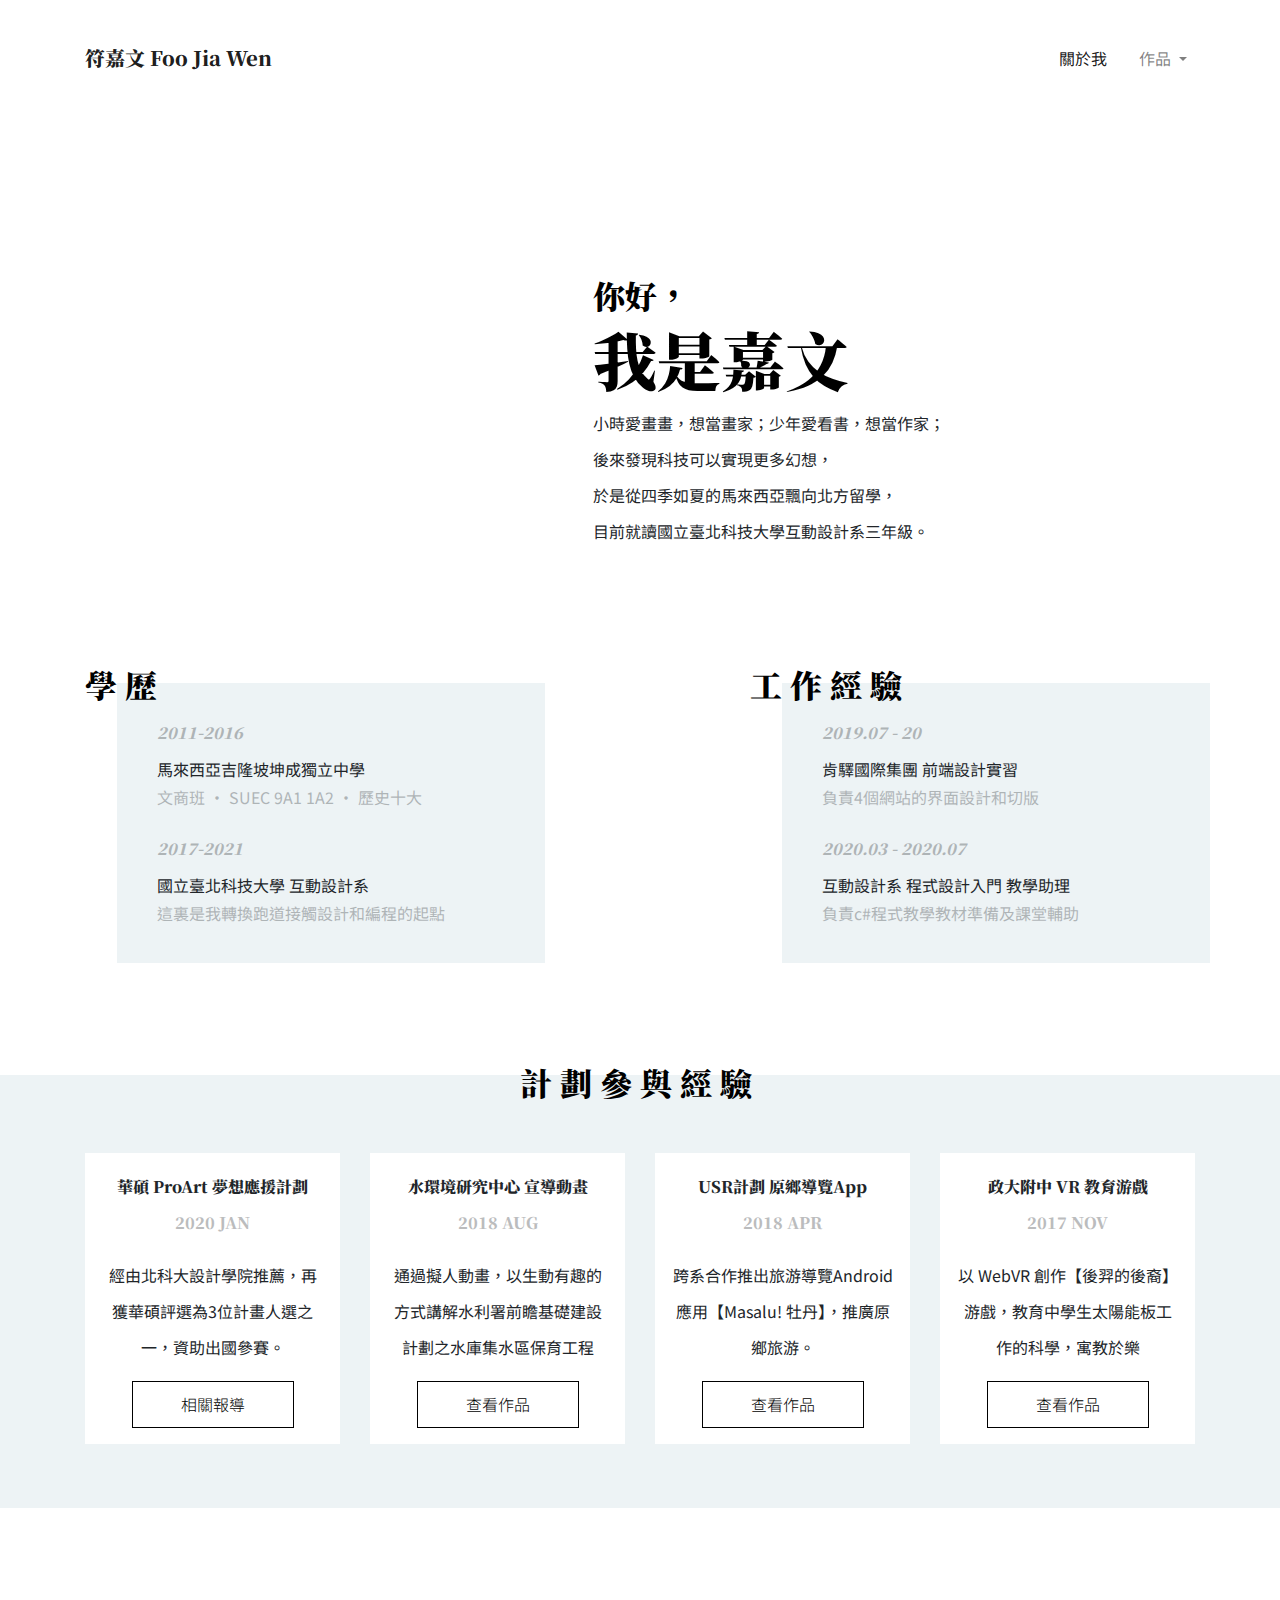
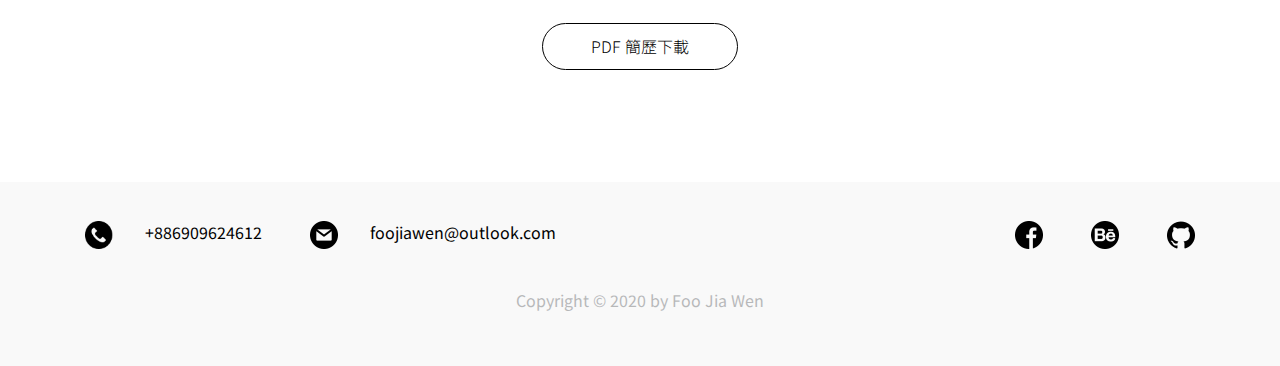
==== html/about.html @ 31268336 "add experience desc" ====
<!DOCTYPE html>
<html>

<head>
  <meta charset="UTF-8" />
  <meta name="viewport" content="width=device-width, initial-scale=1, user-scalable=1" />
  <title>符嘉文 Foo Jia Wen 作品集 - 關於嘉文</title>

  <!--Bootstrap-->
  <link rel="stylesheet" href="../bootstrap-4.4.1-dist/css/bootstrap.min.css" />
  <script src="https://code.jquery.com/jquery-3.3.1.slim.min.js"
    integrity="sha384-q8i/X+965DzO0rT7abK41JStQIAqVgRVzpbzo5smXKp4YfRvH+8abtTE1Pi6jizo"
    crossorigin="anonymous"></script>
  <script src="../bootstrap-4.4.1-dist/js/bootstrap.bundle.min.js"></script>
  <script src="https://cdnjs.cloudflare.com/ajax/libs/popper.js/1.14.7/umd/popper.min.js"
    integrity="sha384-UO2eT0CpHqdSJQ6hJty5KVphtPhzWj9WO1clHTMGa3JDZwrnQq4sF86dIHNDz0W1"
    crossorigin="anonymous"></script>

  <!--GSAP-->
  <script src="https://cdnjs.cloudflare.com/ajax/libs/gsap/2.1.3/TweenMax.min.js"></script>

  <!--ScrollMagic-->
  <script src="../ScrollMagic-2.0.6/scrollmagic/minified/ScrollMagic.min.js"></script>
  <script src="../ScrollMagic-2.0.6/scrollmagic/minified/plugins/animation.gsap.min.js"></script>
  <script src="../ScrollMagic-2.0.6/scrollmagic/minified/plugins/debug.addIndicators.min.js"></script>
  <script src="../ScrollMagic-2.0.6/scrollmagic/minified/plugins/jquery.ScrollMagic.min.js"></script>

  <!--Font awesome-->
  <script src="https://use.fontawesome.com/bcfeb58a21.js"></script>

  <!--Google font-->
  <link href="https://fonts.googleapis.com/css?family=Noto+Sans+TC:300,400|Noto+Serif+TC:900&display=swap"
    rel="stylesheet" />

  <!--Custom Style Sheet-->
  <link rel="stylesheet" href="../css/style.css" />
</head>

<body class="about">
  <div class="header fixed-top">
    <nav class="navbar navbar-expand-lg navbar-light bg-light">
      <div class="container">
        <a class="navbar-brand" href="../index.html">符嘉文 Foo Jia Wen</a>
        <button class="navbar-toggler" type="button" data-toggle="collapse" data-target="#navbarSupportedContent"
          aria-controls="navbarSupportedContent" aria-expanded="false" aria-label="Toggle navigation">
          <span class="navbar-toggler-icon"></span>
        </button>

        <div class="collapse navbar-collapse" id="navbarSupportedContent">
          <div class="mr-auto"></div>
          <ul class="navbar-nav">
            <li class="nav-item active">
              <a class="nav-link" href="#"><span class="sr-only">(current)</span></a>
            </li>
            <li class="nav-item active">
              <a class="nav-link" href="about.html">關於我</a>
            </li>
            <li class="nav-item dropdown">
              <a class="nav-link dropdown-toggle" href="#" id="navbarDropdown" role="button" data-toggle="dropdown"
                aria-haspopup="true" aria-expanded="false">
                作品
              </a>
              <div class="dropdown-menu" aria-labelledby="navbarDropdown">
                <a class="dropdown-item" href="ui-works.html">UI設計</a>
                <a class="dropdown-item" href="game-works.html">游戲開發</a>
                <a class="dropdown-item" href="animation-works.html">動畫制作</a>
              </div>
            </li>
            <li class="nav-item d-none">
              <a class="nav-link" href="html/en/about.html"><i class="fas fa-globe-asia"></i>English</a>
            </li>
          </ul>
        </div>
      </div>
    </nav>
    <script>
      $(window).scroll(function () {
        var height = $(window).scrollTop();
        if (height > 60) {
          $(".header").addClass("header--shadow");
        } else {
          $(".header").removeClass("header--shadow");
        }
      });
    </script>
  </div>

  <div class="container header-padding section-01">
    <div class="row">
      <div class="photo col-md-5">
        <img src="../img/about-photo.jpg" alt="" />
      </div>

      <div class="col-md-7 ml-auto mt-auto pt-5 pl-md-5">
        <h1 class="greet">
          <span class="h1--small">你好，</span><br />我是嘉文
        </h1>
        <p class="self">
          小時愛畫畫，想當畫家；少年愛看書，想當作家；<br />
          後來發現科技可以實現更多幻想，<br />
          於是從四季如夏的馬來西亞飄向北方留學，<br />
          目前就讀國立臺北科技大學互動設計系三年級。
        </p>
      </div>
    </div>
  </div>
  <!--./section-01-->

  <div class="container section-02 experience">
    <div class="row">
      <div class="col-lg-5 education mr-auto">
        <h2>學歷</h2>
        <ul>
          <li>
            <div class="text--grey date">2011-2016 </div>
            <div>馬來西亞吉隆坡坤成獨立中學 </div>
            <div class="text--grey desc">文商班 · SUEC 9A1 1A2 · 歷史十大</div>
          </li>
          <li>
            <div class="text--grey date">2017-2021 </div>
            <div></div>國立臺北科技大學 互動設計系<br>
            <div class="text--grey desc">這裏是我轉換跑道接觸設計和編程的起點</div>
          </li>
        </ul>
      </div>
      <div class="col-lg-5 work">
        <h2>工作經驗</h2>
        <ul>
          <li>
            <div class="text--grey date">2019.07 - 20</div>
            <div></div> 肯驛國際集團 前端設計實習<br>
            <div class="text--grey desc">負責4個網站的界面設計和切版 </div>
          </li>
          <li>
            <div class="text--grey date">2020.03 - 2020.07</div>
            <div>互動設計系 程式設計入門 教學助理</div>
            <div class="text--grey desc">負責c#程式教學教材準備及課堂輔助 </div>
          </li>
        </ul>
      </div>
    </div>
  </div>
  <!--./section-02-->

  <div class="section-03 plans">
    <h2>計劃參與經驗</h2>
    <div class="container">
      <div class="row">
        <div class="col-lg-3 col-md-6">
          <div class="card">
            <p class="plans__name">華碩 ProArt 夢想應援計劃</p>
            <p class="date text--grey">2020 JAN</p>
            <p class="desc">
              經由北科大設計學院推薦，再獲華碩評選為3位計畫人選之一，資助出國參賽。
            </p>
            <a href="" class="button plan__action">相關報導</a>
          </div>
        </div>
        <div class="col-lg-3 col-md-6">
          <div class="card w-lg-100">
            <p class="plans__name">水環境研究中心 宣導動畫</p>
            <p class="date text--grey">2018 AUG</p>
            <p class="desc">
              通過擬人動畫，以生動有趣的方式講解水利署前瞻基礎建設計劃之水庫集水區保育工程
            </p>
            <a href="" class="button plan__action">查看作品</a>
          </div>
        </div>
        <div class="col-lg-3 col-md-6">
          <div class="card">
            <p class="plans__name">USR計劃 原鄉導覽App</p>
            <p class="date text--grey">2018 APR</p>
            <p class="desc">
              跨系合作推出旅游導覽Android應用【Masalu! 牡丹】，推廣原鄉旅游。
            </p>
            <a href="" class="button plan__action">查看作品</a>
          </div>
        </div>
        <div class="col-lg-3 col-md-6">
          <div class="card">
            <p class="plans__name">政大附中 VR 教育游戲</p>
            <p class="date text--grey">2017 NOV</p>
            <p class="desc">
              以 WebVR
              創作【後羿的後裔】游戲，教育中學生太陽能板工作的科學，寓教於樂
            </p>
            <a href="" class="button plan__action">查看作品</a>
          </div>
        </div>
      </div>
    </div>
  </div>
  <!--./section-03-->
  <div class="section-04 d-flex download arrow-bg">
    <a href="" class="button">PDF 簡歷下載</a>
  </div>

  <footer id="footerbox">
    <div class="container">
      <div class="contact">
        <div class="d-flex flex-wrap mx-auto ml-md-0">
          <a href="" class="phone"><img src="../img/footer-phone-icon.png" class="contact__icon"
              alt="" />+886909624612</a>
          <a href="mailto://foojiawen@outlook.com" class="mail"><img src="../img/footer-mail-icon.png"
              class="contact__icon" alt="" />foojiawen@outlook.com</a>
        </div>
        <div class="d-flex mx-auto mr-md-0">
          <a href="https://www.facebook.com/F00JiaWen" class="fb"><img src="../img/footer-fb-icon.png"
              class="contact__icon" alt=""></a>
          <a href="https://www.behance.net/foojiawen" class="behance"><img src="../img/footer-behance-icon.png"
              class=" contact__icon" alt=""></a>
          <a href="https://github.com/fjwntut" class="github"><img src="../img/footer-github-icon.png"
              class=" contact__icon" alt=""></a>
        </div>
      </div>
      <div class="copyright text--grey">
        <p>Copyright © 2020 by Foo Jia Wen</p>
      </div>
    </div>
  </footer>
  <!---/.footer--->
</body>

</html>
---- css/style.css ----
* {
  font-size: 16px;
  font-family: "Noto Sans TC", sans-serif;
  font-weight: 400;
  line-height: 36px;
}
h1,
h1 > * {
  font-size: 64px;
  color: black;
  font-family: "Noto Serif TC", serif;
  font-weight: 900;
}

.h1--small {
  font-size: 32px;
}

h2,
h2 > * {
  font-size: 32px;
  line-height: 46px;
  color: black;
  font-family: "Noto Serif TC", serif;
  font-weight: 900;
  letter-spacing: 0.5rem;
}

.h2--no-spacing {
  letter-spacing: 0rem;
}

button,
a.button {
  border: black solid 1px;
  color: #000;
  background-color: transparent;
  padding: 0.3rem 3rem;
  text-align: center;
  font-weight: 300;
}

button:hover,
a.button:hover {
  background-color: #000;
  color: #fff;
  transition: 0.2s ease-in-out;
  text-decoration: none;
}

.text--grey {
  opacity: 0.3;
}
.navbar {
  padding-top: 2rem;
}

.navbar-brand {
  color: black;
  font-family: "Noto Serif TC", serif;
  font-weight: 900;
}

.nav-item {
  padding-left: 1rem;
  text-align: left;
}

.dropdown-item {
  text-align: center;
}

.header-padding {
  padding-top: 99px;
}

.header--shadow {
  box-shadow: #00000011 0px 2px;
}

.navbar-light.bg-light {
  background-color: #fff !important;
}

.contact--float {
  position: fixed;
  right: 10%;
  bottom: 2rem;
  height: 40%;
  z-index: 100;
  display: flex;
  flex-direction: column;
  justify-content: space-around;
  background-color: #ffffff00;
  padding: 4px;
  border-radius: 100px;
}

.contact--float a {
  opacity: 0.3;
  transition: 0.2s ease-in-out;
}
.contact--float a:hover {
  opacity: 1;
}

footer {
  background-color: #f9f9f9;
  min-height: 10rem;
  margin-top: 7rem;
  padding: 2rem;
}

.contact {
  display: flex;
  flex-wrap: wrap;
}

.contact a {
  margin-right: 3rem;
  margin-bottom: 1em;
}

.contact a:last-child {
  margin-right: 0;
}

.contact__icon {
  height: 28px;
  width: 28px;
  display: inline-block;
}

footer .phone img,
footer .mail img {
  margin-right: 2rem;
}

a.phone,
a.mail {
  color: #000;
}
.copyright {
  margin-top: 1em;
  text-align: center;
}

/* index */

.index {
  text-align: center;
}
.index .description {
  padding-top: 2rem;
  padding-bottom: 2rem;
}
.index .skill {
  height: 360px;
  background-size: contain;
  background-repeat: no-repeat;
  background-position: 50% 50%;
  padding: 2rem;
  display: flex;
  flex-direction: column;
}
.index .intro {
  margin-top: 6rem;
}
.skill .button,
.skill button {
  margin: auto auto 0 auto;
}
.skill1--bg {
  background-image: url(../img/index-skill1-bg.jpg);
}
.skill2--bg {
  background-image: url(../img/index-skill2-bg.jpg);
}
.skill3--bg {
  background-image: url(../img/index-skill3-bg.jpg);
}

@media (min-width: 768px) {
  .index .skill {
  }
}

/* about */

.section-01,
.section-02,
.section-03 {
  margin-top: 6rem;
}
.about .photo img {
  width: 100%;
  box-shadow: #edf3f5 2rem 2rem;
}

.experience ul {
  display: block;
  margin-left: 2rem;
  box-shadow: #edf3f5 1rem -1rem 0 1rem;
  background-color: #edf3f5;
  padding-bottom: 1rem;
  list-style: none;
}
.experience li {
  margin-bottom: 1rem;
}

.experience .col-lg-5 {
  padding-right: 2rem;
}
.about .date,
.plans__name,
.plans__date {
  font-family: "Noto Serif TC", serif;
  font-weight: 900;
}
.experience .date {
  font-style: italic;
}

.experience .desc {
  margin-top: -0.5rem;
}
.section-03 {
  background-color: #edf3f5;
  text-align: center;
  padding: 2rem;
}

.section-03 h2 {
  margin-top: -3rem;
}
.section-03 .row {
  margin-top: 3rem;
}
.section-03 .col-md-6 {
  margin-bottom: 2rem;
}

.section-03 .card {
  padding: 1rem;
  height: 100%;
  display: flex;
  flex-direction: column;
  border: 0px;
  border-radius: 0px;
}

.section-03 .card .plans__name {
  margin-bottom: 0;
}

.card .button {
  margin: auto auto 0 auto;
}
.section-04 {
  margin-top: 2rem;
}
.arrow-bg {
  background-image: url(../img/about-download-arrow.svg);
  height: 130px;
  background-size: 100px;
  background-repeat: no-repeat;
  background-position: 50% 0%;
  display: flex;
  flex-direction: column;
}

.download .button {
  margin: auto auto 0 auto;
  display: block;
  border-radius: 100px;
}
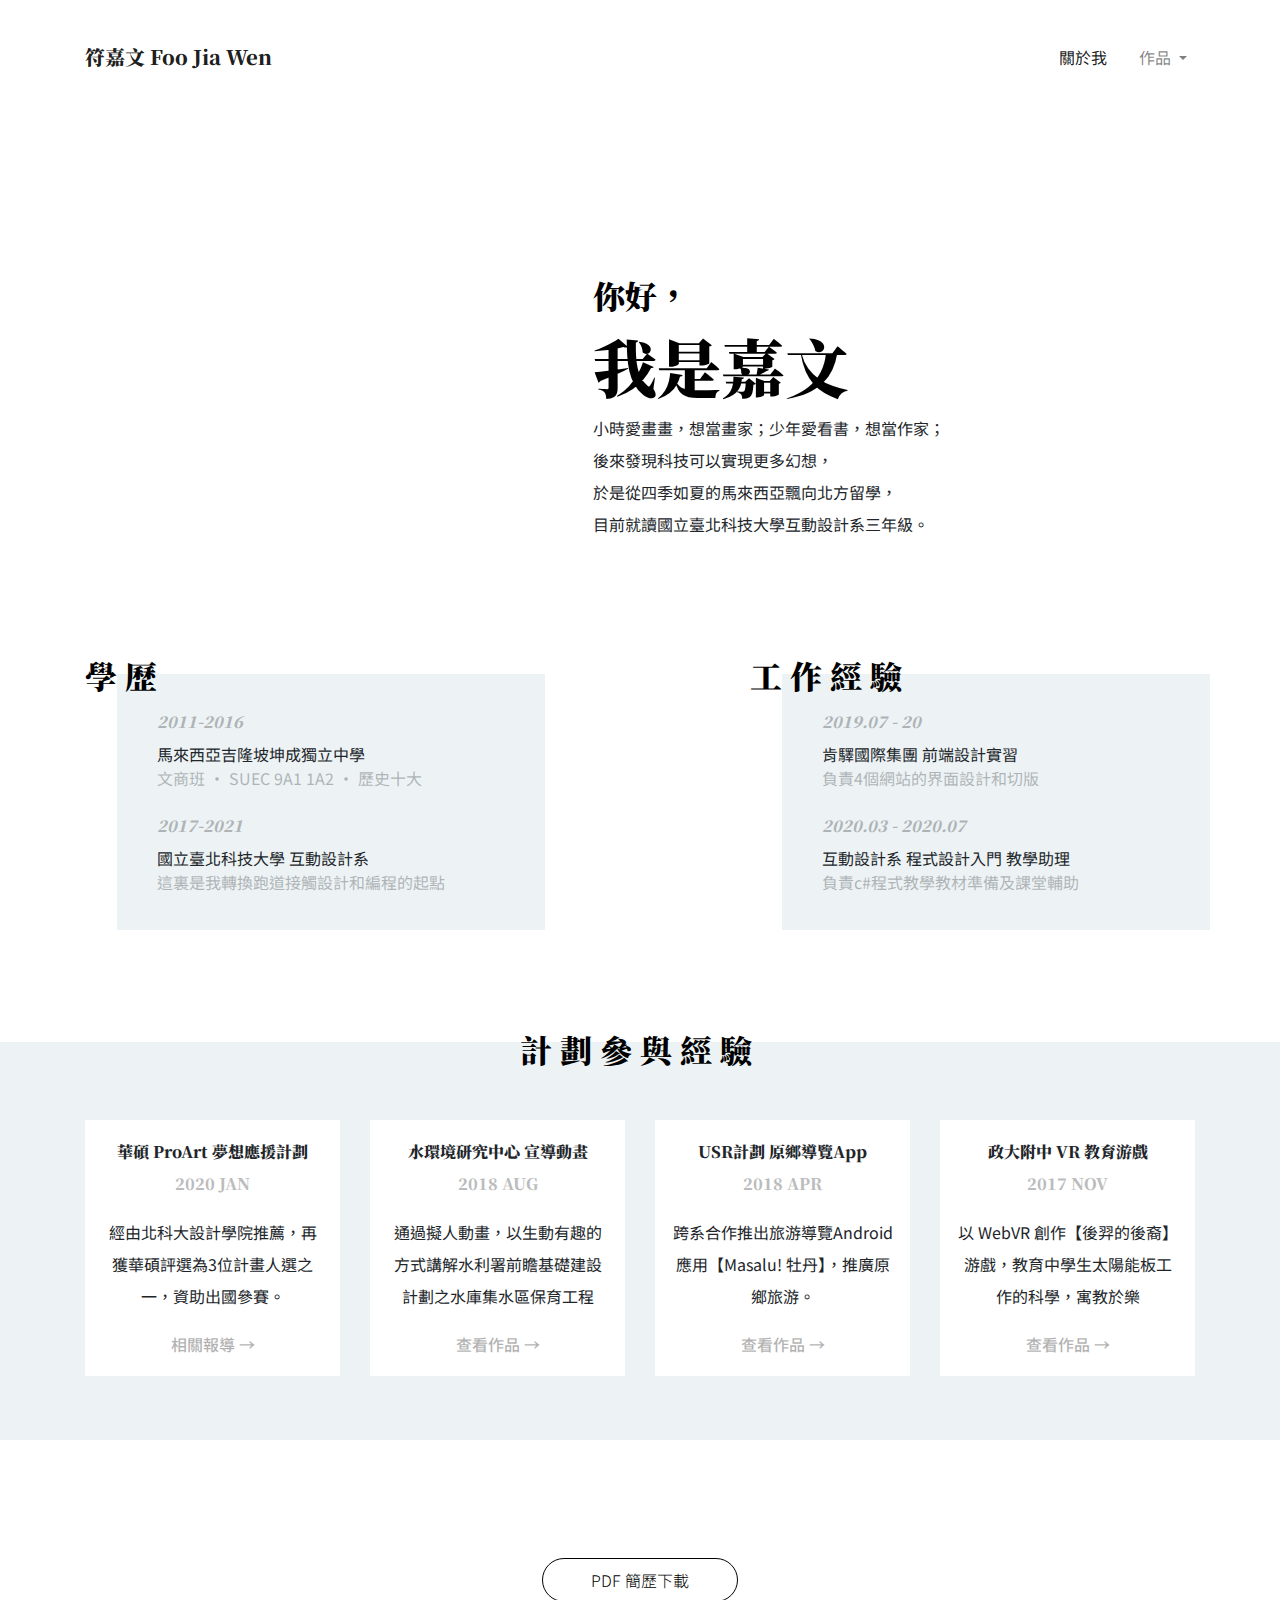
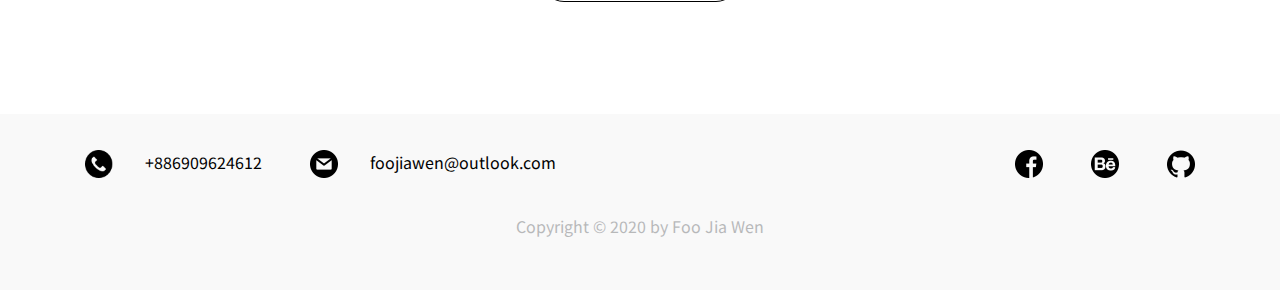
==== commit 3f1d985e: "link added" ====
--- a/html/about.html
+++ b/html/about.html
@@ -153,7 +153,8 @@
             <p class="desc">
               經由北科大設計學院推薦，再獲華碩評選為3位計畫人選之一，資助出國參賽。
             </p>
-            <a href="" class="button plan__action">相關報導</a>
+            <a href="https://www.chinatimes.com/realtimenews/20200107000359-260208?chdtv"
+              class="text-link plan__action">相關報導 →</a>
           </div>
         </div>
         <div class="col-lg-3 col-md-6">
@@ -163,7 +164,7 @@
             <p class="desc">
               通過擬人動畫，以生動有趣的方式講解水利署前瞻基礎建設計劃之水庫集水區保育工程
             </p>
-            <a href="" class="button plan__action">查看作品</a>
+            <a href="" class="text-link plan__action">查看作品 →</a>
           </div>
         </div>
         <div class="col-lg-3 col-md-6">
@@ -173,7 +174,7 @@
             <p class="desc">
               跨系合作推出旅游導覽Android應用【Masalu! 牡丹】，推廣原鄉旅游。
             </p>
-            <a href="" class="button plan__action">查看作品</a>
+            <a href="" class="text-link plan__action">查看作品 →</a>
           </div>
         </div>
         <div class="col-lg-3 col-md-6">
@@ -184,7 +185,7 @@
               以 WebVR
               創作【後羿的後裔】游戲，教育中學生太陽能板工作的科學，寓教於樂
             </p>
-            <a href="" class="button plan__action">查看作品</a>
+            <a href="" class="text-link plan__action">查看作品 →</a>
           </div>
         </div>
       </div>
--- a/css/style.css
+++ b/css/style.css
@@ -2,7 +2,7 @@
   font-size: 16px;
   font-family: "Noto Sans TC", sans-serif;
   font-weight: 400;
-  line-height: 36px;
+  line-height: 2;
 }
 h1,
 h1 > * {
@@ -28,6 +28,15 @@
 
 .h2--no-spacing {
   letter-spacing: 0rem;
+}
+a.text-link {
+  font-weight: 500;
+  opacity: 0.3;
+  color: #000;
+}
+a.text-link:hover {
+  text-decoration: underline;
+  opacity: 1;
 }
 
 button,
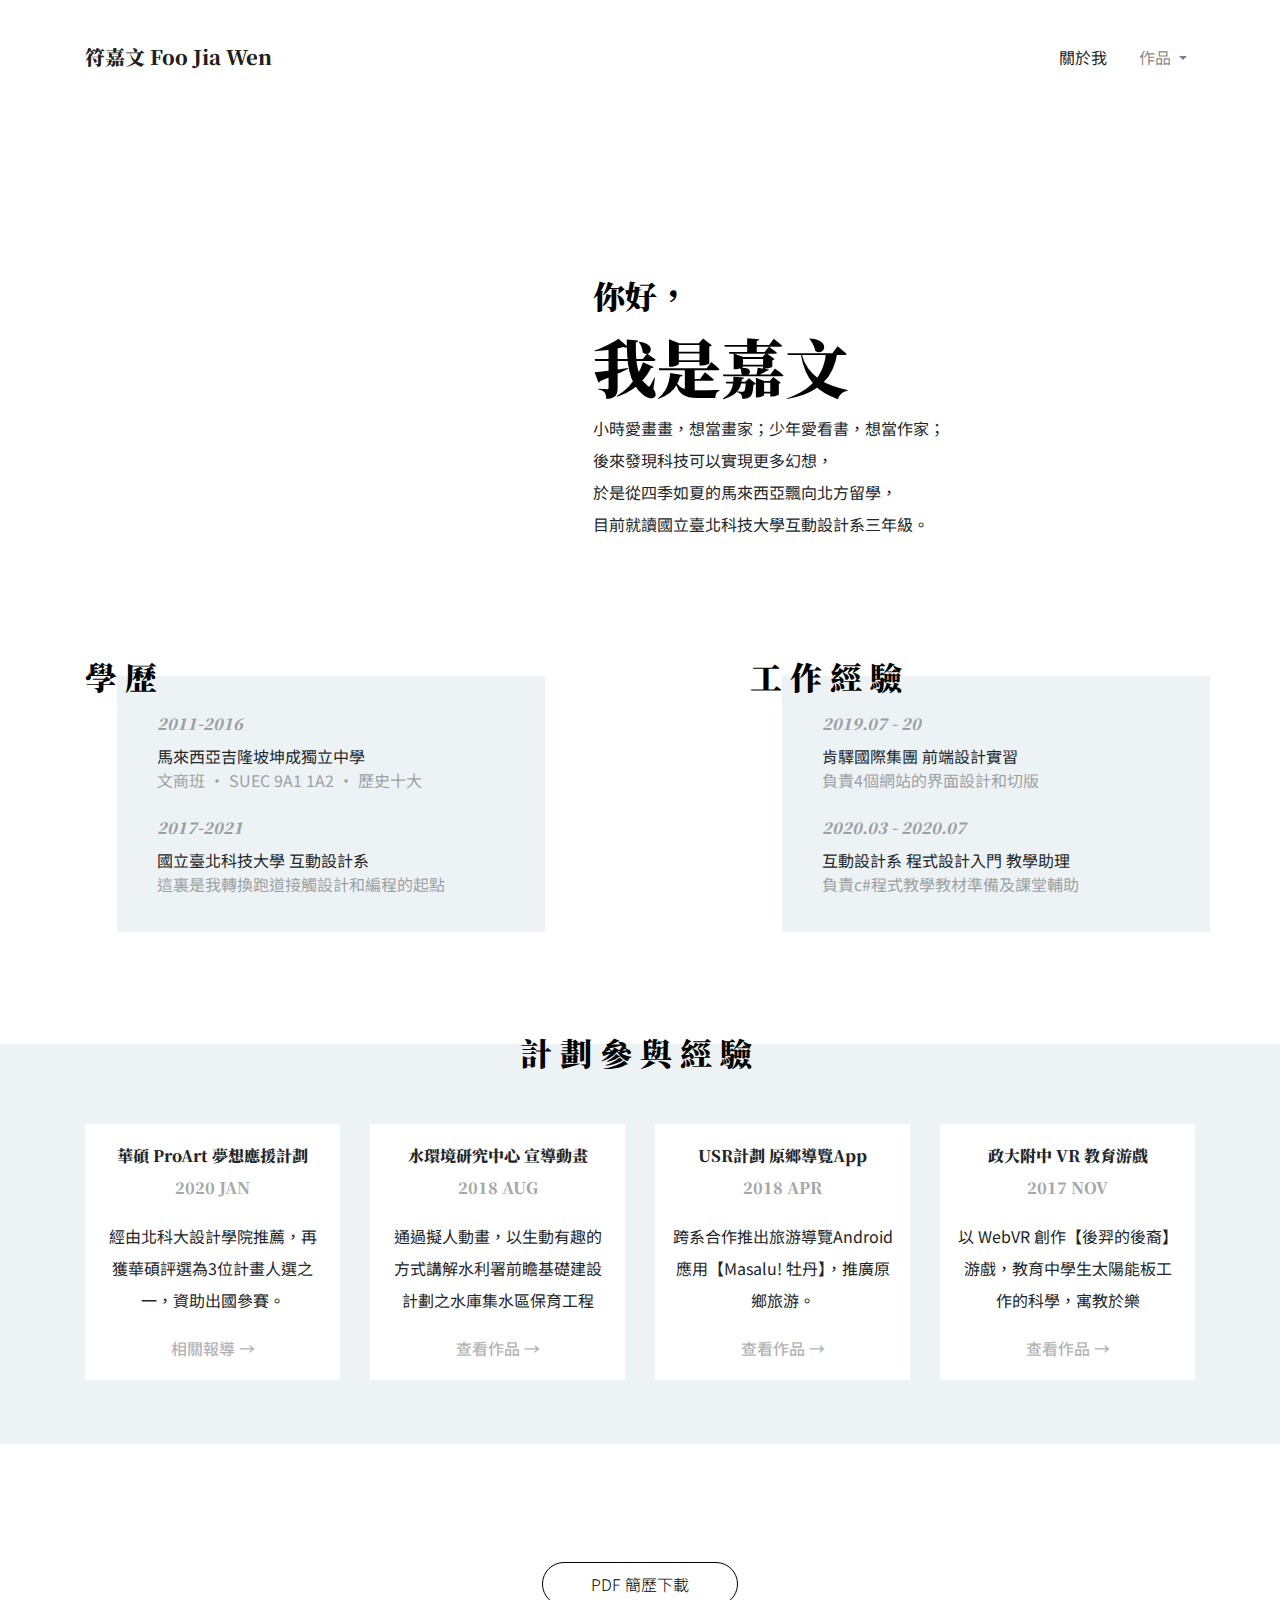
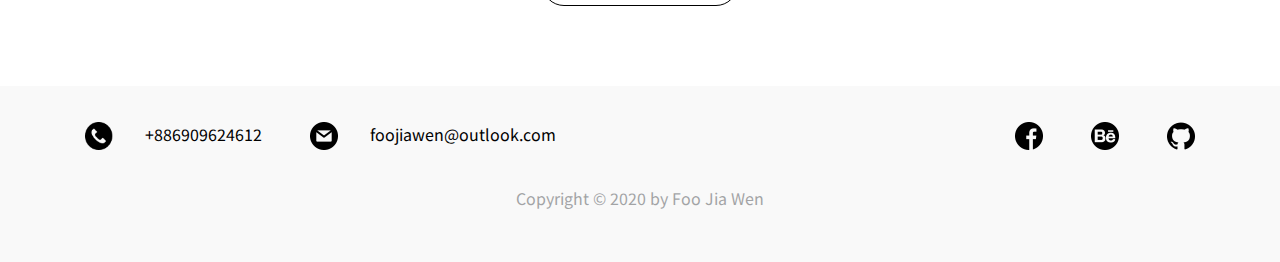
==== commit 5d1cf022: "more readable code" ====
--- a/html/about.html
+++ b/html/about.html
@@ -76,7 +76,7 @@
     <script>
       $(window).scroll(function () {
         var height = $(window).scrollTop();
-        if (height > 60) {
+        if (height > 100) {
           $(".header").addClass("header--shadow");
         } else {
           $(".header").removeClass("header--shadow");
@@ -85,10 +85,10 @@
     </script>
   </div>
 
-  <div class="container header-padding section-01">
+  <div class="container header-padding section-intro">
     <div class="row">
-      <div class="photo col-md-5">
-        <img src="../img/about-photo.jpg" alt="" />
+      <div class="col-md-5">
+        <img class="photo" src=" ../img/about-photo.jpg" alt="" />
       </div>
 
       <div class="col-md-7 ml-auto mt-auto pt-5 pl-md-5">
@@ -106,33 +106,33 @@
   </div>
   <!--./section-01-->
 
-  <div class="container section-02 experience">
+  <div class="container section-experience">
     <div class="row">
-      <div class="col-lg-5 education mr-auto">
+      <div class="col-lg-5 col-education mr-auto">
         <h2>學歷</h2>
         <ul>
           <li>
-            <div class="text--grey date">2011-2016 </div>
+            <div class="text--grey serif date">2011-2016 </div>
             <div>馬來西亞吉隆坡坤成獨立中學 </div>
             <div class="text--grey desc">文商班 · SUEC 9A1 1A2 · 歷史十大</div>
           </li>
           <li>
-            <div class="text--grey date">2017-2021 </div>
+            <div class="text--grey serif date">2017-2021 </div>
             <div></div>國立臺北科技大學 互動設計系<br>
             <div class="text--grey desc">這裏是我轉換跑道接觸設計和編程的起點</div>
           </li>
         </ul>
       </div>
-      <div class="col-lg-5 work">
+      <div class="col-lg-5 col-work">
         <h2>工作經驗</h2>
         <ul>
           <li>
-            <div class="text--grey date">2019.07 - 20</div>
+            <div class="text--grey serif date">2019.07 - 20</div>
             <div></div> 肯驛國際集團 前端設計實習<br>
             <div class="text--grey desc">負責4個網站的界面設計和切版 </div>
           </li>
           <li>
-            <div class="text--grey date">2020.03 - 2020.07</div>
+            <div class="text--grey serif date">2020.03 - 2020.07</div>
             <div>互動設計系 程式設計入門 教學助理</div>
             <div class="text--grey desc">負責c#程式教學教材準備及課堂輔助 </div>
           </li>
@@ -142,58 +142,58 @@
   </div>
   <!--./section-02-->
 
-  <div class="section-03 plans">
+  <div class="section-plans">
     <h2>計劃參與經驗</h2>
     <div class="container">
       <div class="row">
-        <div class="col-lg-3 col-md-6">
+        <div class="col-lg-3 card-container col-md-6">
           <div class="card">
-            <p class="plans__name">華碩 ProArt 夢想應援計劃</p>
-            <p class="date text--grey">2020 JAN</p>
+            <p class="plans__name serif">華碩 ProArt 夢想應援計劃</p>
+            <p class="date serif text--grey">2020 JAN</p>
             <p class="desc">
               經由北科大設計學院推薦，再獲華碩評選為3位計畫人選之一，資助出國參賽。
             </p>
             <a href="https://www.chinatimes.com/realtimenews/20200107000359-260208?chdtv"
-              class="text-link plan__action">相關報導 →</a>
-          </div>
-        </div>
-        <div class="col-lg-3 col-md-6">
+              class="link--text plan__action">相關報導 →</a>
+          </div>
+        </div>
+        <div class="col-lg-3 card-container col-md-6">
           <div class="card w-lg-100">
-            <p class="plans__name">水環境研究中心 宣導動畫</p>
-            <p class="date text--grey">2018 AUG</p>
+            <p class="plans__name serif">水環境研究中心 宣導動畫</p>
+            <p class="date serif text--grey">2018 AUG</p>
             <p class="desc">
               通過擬人動畫，以生動有趣的方式講解水利署前瞻基礎建設計劃之水庫集水區保育工程
             </p>
-            <a href="" class="text-link plan__action">查看作品 →</a>
-          </div>
-        </div>
-        <div class="col-lg-3 col-md-6">
+            <a href="" class="link--text plan__action">查看作品 →</a>
+          </div>
+        </div>
+        <div class="col-lg-3 card-container col-md-6">
           <div class="card">
-            <p class="plans__name">USR計劃 原鄉導覽App</p>
-            <p class="date text--grey">2018 APR</p>
+            <p class="plans__name serif">USR計劃 原鄉導覽App</p>
+            <p class="date serif text--grey">2018 APR</p>
             <p class="desc">
               跨系合作推出旅游導覽Android應用【Masalu! 牡丹】，推廣原鄉旅游。
             </p>
-            <a href="" class="text-link plan__action">查看作品 →</a>
-          </div>
-        </div>
-        <div class="col-lg-3 col-md-6">
+            <a href="" class="link--text plan__action">查看作品 →</a>
+          </div>
+        </div>
+        <div class="col-lg-3 card-container col-md-6">
           <div class="card">
-            <p class="plans__name">政大附中 VR 教育游戲</p>
-            <p class="date text--grey">2017 NOV</p>
+            <p class="plans__name serif">政大附中 VR 教育游戲</p>
+            <p class="date serif text--grey">2017 NOV</p>
             <p class="desc">
               以 WebVR
               創作【後羿的後裔】游戲，教育中學生太陽能板工作的科學，寓教於樂
             </p>
-            <a href="" class="text-link plan__action">查看作品 →</a>
+            <a href="" class="link--text plan__action">查看作品 →</a>
           </div>
         </div>
       </div>
     </div>
   </div>
   <!--./section-03-->
-  <div class="section-04 d-flex download arrow-bg">
-    <a href="" class="button">PDF 簡歷下載</a>
+  <div class="section-download d-flex  arrow-bg">
+    <a href="" class="link--button">PDF 簡歷下載</a>
   </div>
 
   <footer id="footerbox">
--- a/css/style.css
+++ b/css/style.css
@@ -3,23 +3,31 @@
   font-family: "Noto Sans TC", sans-serif;
   font-weight: 400;
   line-height: 2;
-}
+  transition: 0.2s ease-in-out;
+}
+
+@media (max-width: 400px) {
+  * {
+    font-size: 14px;
+  }
+}
+
 h1,
 h1 > * {
-  font-size: 64px;
+  font-size: 4rem;
   color: black;
   font-family: "Noto Serif TC", serif;
   font-weight: 900;
 }
 
 .h1--small {
-  font-size: 32px;
+  font-size: 2rem;
 }
 
 h2,
 h2 > * {
-  font-size: 32px;
-  line-height: 46px;
+  font-size: 2rem;
+  line-height: 1.5em;
   color: black;
   font-family: "Noto Serif TC", serif;
   font-weight: 900;
@@ -29,18 +37,26 @@
 .h2--no-spacing {
   letter-spacing: 0rem;
 }
-a.text-link {
+
+.serif,
+.serif > * {
+  font-family: "Noto Serif TC", serif;
+  font-weight: 900;
+}
+
+a.link--text {
   font-weight: 500;
   opacity: 0.3;
   color: #000;
 }
-a.text-link:hover {
+
+a.link--text:hover {
   text-decoration: underline;
   opacity: 1;
 }
 
 button,
-a.button {
+a.link--button {
   border: black solid 1px;
   color: #000;
   background-color: transparent;
@@ -50,7 +66,7 @@
 }
 
 button:hover,
-a.button:hover {
+a.link--button:hover {
   background-color: #000;
   color: #fff;
   transition: 0.2s ease-in-out;
@@ -58,8 +74,9 @@
 }
 
 .text--grey {
-  opacity: 0.3;
-}
+  opacity: 0.4;
+}
+
 .navbar {
   padding-top: 2rem;
 }
@@ -85,6 +102,10 @@
 
 .header--shadow {
   box-shadow: #00000011 0px 2px;
+}
+
+.header--shadow .navbar {
+  padding-top: 0rem;
 }
 
 .navbar-light.bg-light {
@@ -109,6 +130,7 @@
   opacity: 0.3;
   transition: 0.2s ease-in-out;
 }
+
 .contact--float a:hover {
   opacity: 1;
 }
@@ -116,7 +138,6 @@
 footer {
   background-color: #f9f9f9;
   min-height: 10rem;
-  margin-top: 7rem;
   padding: 2rem;
 }
 
@@ -149,20 +170,35 @@
 a.mail {
   color: #000;
 }
+
 .copyright {
   margin-top: 1em;
   text-align: center;
 }
 
+.scrollable-parent {
+  max-width: 100%;
+}
+
+.scrollable {
+  overflow-x: auto;
+}
+
+.scrollable ::-webkit-scrollbar {
+  display: none;
+}
+
 /* index */
 
 .index {
   text-align: center;
 }
+
 .index .description {
   padding-top: 2rem;
   padding-bottom: 2rem;
 }
+
 .index .skill {
   height: 360px;
   background-size: contain;
@@ -172,41 +208,43 @@
   display: flex;
   flex-direction: column;
 }
+
 .index .intro {
   margin-top: 6rem;
 }
-.skill .button,
-.skill button {
+
+.button--bottom {
   margin: auto auto 0 auto;
 }
+
 .skill1--bg {
-  background-image: url(../img/index-skill1-bg.jpg);
-}
+  background-image: url(../img/index-skill1-bg.svg);
+}
+
 .skill2--bg {
-  background-image: url(../img/index-skill2-bg.jpg);
-}
+  background-image: url(../img/index-skill2-bg.svg);
+}
+
 .skill3--bg {
-  background-image: url(../img/index-skill3-bg.jpg);
-}
-
-@media (min-width: 768px) {
-  .index .skill {
-  }
-}
-
+  background-image: url(../img/index-skill3-bg.svg);
+}
+.index .section_01 {
+  margin-bottom: 7rem;
+}
 /* about */
 
-.section-01,
-.section-02,
-.section-03 {
+.about .section-intro,
+.about .section-experience,
+.about .section-plans {
   margin-top: 6rem;
 }
-.about .photo img {
+
+.about .section-intro img.photo {
   width: 100%;
   box-shadow: #edf3f5 2rem 2rem;
 }
 
-.experience ul {
+.about .section-experience ul {
   display: block;
   margin-left: 2rem;
   box-shadow: #edf3f5 1rem -1rem 0 1rem;
@@ -214,43 +252,43 @@
   padding-bottom: 1rem;
   list-style: none;
 }
-.experience li {
+
+.about .section-experience li {
   margin-bottom: 1rem;
 }
 
-.experience .col-lg-5 {
+.about .section-experience .col-lg-5 {
   padding-right: 2rem;
 }
-.about .date,
-.plans__name,
-.plans__date {
-  font-family: "Noto Serif TC", serif;
-  font-weight: 900;
-}
-.experience .date {
+
+.about .section-experience .date {
   font-style: italic;
 }
 
-.experience .desc {
+.section-experience .desc {
   margin-top: -0.5rem;
 }
-.section-03 {
+
+.section-plans {
   background-color: #edf3f5;
   text-align: center;
-  padding: 2rem;
-}
-
-.section-03 h2 {
+  padding-top: 2rem;
+  padding-bottom: 2rem;
+}
+
+.section-plans h2 {
   margin-top: -3rem;
 }
-.section-03 .row {
+
+.section-plans .row {
   margin-top: 3rem;
 }
-.section-03 .col-md-6 {
+
+.section-plans .card-container {
   margin-bottom: 2rem;
 }
 
-.section-03 .card {
+.section-plans .card {
   padding: 1rem;
   height: 100%;
   display: flex;
@@ -259,16 +297,14 @@
   border-radius: 0px;
 }
 
-.section-03 .card .plans__name {
+.section-plans .plans__name {
   margin-bottom: 0;
 }
 
-.card .button {
-  margin: auto auto 0 auto;
-}
-.section-04 {
-  margin-top: 2rem;
-}
+.about .section-download {
+  margin: 2rem 0 5rem 0;
+}
+
 .arrow-bg {
   background-image: url(../img/about-download-arrow.svg);
   height: 130px;
@@ -279,8 +315,170 @@
   flex-direction: column;
 }
 
-.download .button {
+.section-download .link--button {
   margin: auto auto 0 auto;
   display: block;
   border-radius: 100px;
 }
+
+/* works */
+.section-title {
+  padding-bottom: 3rem;
+}
+.section-title .container {
+  padding-top: 6rem;
+}
+.section-title p {
+  margin-bottom: 0;
+}
+.section-title .d-flex {
+  justify-content: space-around;
+  display: flex;
+  flex-wrap: wrap;
+}
+
+.section-title h1 {
+  margin-bottom: 3rem;
+  text-align: center;
+  font-size: 3em;
+}
+
+.section-title .text {
+  margin-top: 4rem;
+}
+
+.ui-works .list-title {
+  min-width: 50px;
+}
+
+.col-bg {
+  background-size: contain;
+  padding-bottom: 7rem;
+  background-repeat: no-repeat;
+  background-position: 50% 0%;
+}
+
+.section-title .skill1--bg {
+  background-image: url(../img/ui-title-bg.svg);
+}
+
+.ani-works .ani1--bg {
+  background-image: url(../img/3d-title-bg.svg);
+}
+
+.ani-works .ani2--bg {
+  background-image: url(../img/2d-title-bg.svg);
+}
+
+.work-list {
+  list-style: none;
+  padding: 0px;
+}
+
+.work-item {
+  padding: 3rem 0 3rem 0;
+}
+
+.work-item .col-text {
+  flex-direction: column;
+  justify-content: flex-end;
+}
+
+.work-item .info-row {
+  align-items: flex-end;
+  margin-bottom: 1rem;
+}
+
+.work-item .title {
+  margin-right: 1rem;
+}
+
+.work-item .tool-list-container {
+  margin-bottom: 1rem;
+}
+
+.work-item .tool-list {
+  list-style: none;
+  padding: 0;
+}
+
+.row-buttons {
+  justify-content: space-between;
+  margin-bottom: 2rem;
+}
+
+.work-item .row-buttons .link--button {
+  width: 100%;
+  margin-left: 2rem;
+  padding-left: 0;
+  padding-right: 0;
+}
+
+.row-buttons .link--button:first-child {
+  margin-left: 0;
+}
+
+@media (min-width: 768px) {
+  .work-item .col-media .scrollable-parent {
+    width: 95%;
+  }
+}
+
+.mockup--phone {
+  background-color: #000;
+  border-radius: 30px 30px 0 0;
+  padding: 40px 10px 0px 10px;
+  margin: 1rem 2rem 0 2rem;
+  -webkit-filter: drop-shadow(12px 12px 20px #00000022);
+}
+
+.mockup--phone img {
+  height: 400px;
+  width: 225px;
+  object-position: 0% 0%;
+  object-fit: cover;
+}
+
+.mockup--web {
+  background: url("../img/mac-mockup.svg");
+  border-radius: 10px 10px 0 0;
+  padding: 40px 5px 0px 5px;
+  margin: 1rem 2rem 0 2rem;
+  -webkit-filter: drop-shadow(12px 12px 20px #00000022);
+}
+
+.mockup--web img {
+  height: 400px;
+  width: 540px;
+  object-position: 0% 0%;
+  object-fit: cover;
+}
+.ani-works .col-media {
+  padding-bottom: 30px;
+}
+.ani-works .col-media img {
+  width: 100%;
+}
+
+.ani-works .d-md-flex .col-media {
+  margin-left: 15px;
+  margin-right: 15px;
+}
+
+.video-container {
+  position: relative;
+  padding-bottom: 56.25%;
+  padding-top: 30px;
+  height: 0;
+  overflow: hidden;
+}
+
+.video-container iframe,
+.video-container object,
+.video-container embed {
+  position: absolute;
+  top: 0;
+  left: 0;
+  width: 100%;
+  height: 100%;
+}
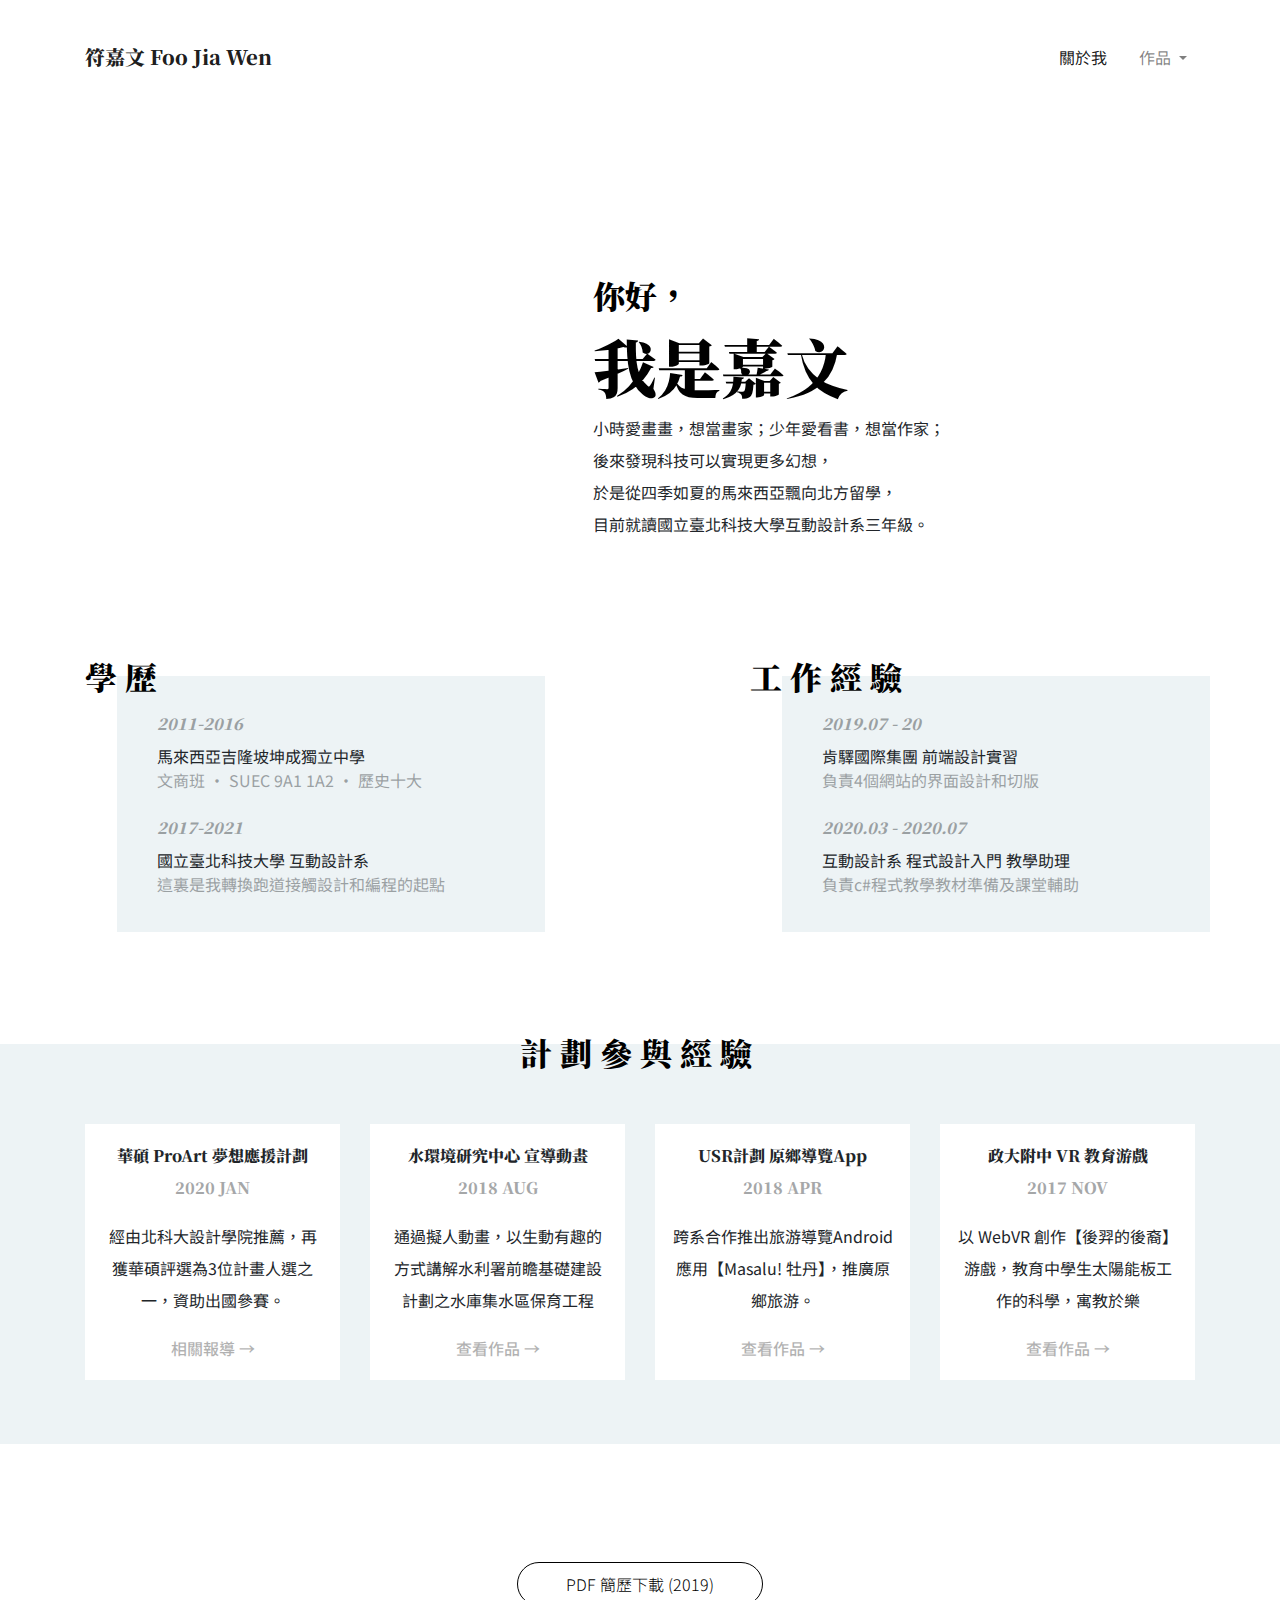
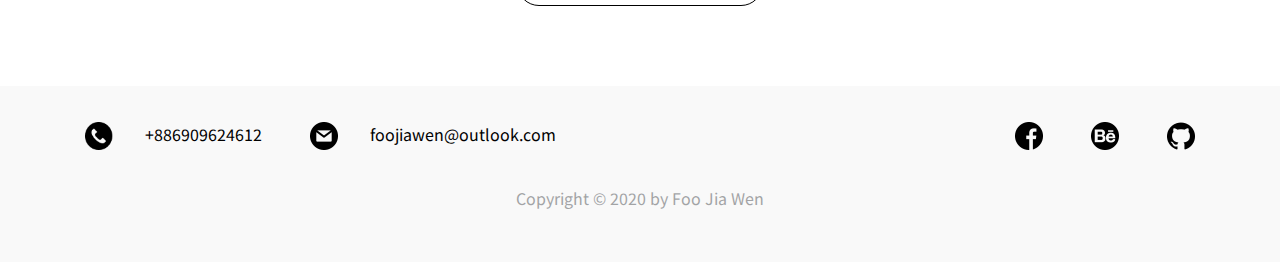
==== commit 2dd9995c: "added id and pdf link" ====
--- a/html/about.html
+++ b/html/about.html
@@ -164,7 +164,7 @@
             <p class="desc">
               通過擬人動畫，以生動有趣的方式講解水利署前瞻基礎建設計劃之水庫集水區保育工程
             </p>
-            <a href="" class="link--text plan__action">查看作品 →</a>
+            <a href="animation-works.html#water" class="link--text plan__action">查看作品 →</a>
           </div>
         </div>
         <div class="col-lg-3 card-container col-md-6">
@@ -174,7 +174,7 @@
             <p class="desc">
               跨系合作推出旅游導覽Android應用【Masalu! 牡丹】，推廣原鄉旅游。
             </p>
-            <a href="" class="link--text plan__action">查看作品 →</a>
+            <a href="ui-works.html#masalu" class="link--text plan__action">查看作品 →</a>
           </div>
         </div>
         <div class="col-lg-3 card-container col-md-6">
@@ -185,7 +185,7 @@
               以 WebVR
               創作【後羿的後裔】游戲，教育中學生太陽能板工作的科學，寓教於樂
             </p>
-            <a href="" class="link--text plan__action">查看作品 →</a>
+            <a href="game-works.html#sun" class="link--text plan__action">查看作品 →</a>
           </div>
         </div>
       </div>
@@ -193,7 +193,7 @@
   </div>
   <!--./section-03-->
   <div class="section-download d-flex  arrow-bg">
-    <a href="" class="link--button">PDF 簡歷下載</a>
+    <a href="../file/resume.pdf" target="_blank" class="link--button">PDF 簡歷下載 (2019)</a>
   </div>
 
   <footer id="footerbox">
--- a/css/style.css
+++ b/css/style.css
@@ -69,7 +69,6 @@
 a.link--button:hover {
   background-color: #000;
   color: #fff;
-  transition: 0.2s ease-in-out;
   text-decoration: none;
 }
 
@@ -332,7 +331,7 @@
   margin-bottom: 0;
 }
 .section-title .d-flex {
-  justify-content: space-around;
+  justify-content: center;
   display: flex;
   flex-wrap: wrap;
 }
@@ -370,6 +369,13 @@
   background-image: url(../img/2d-title-bg.svg);
 }
 
+.game-works .g1--bg {
+  background-image: url(../img/vr-title-bg.svg);
+}
+
+.game-works .g2--bg {
+  background-image: url(../img/2dg-title-bg.svg);
+}
 .work-list {
   list-style: none;
   padding: 0px;
@@ -387,10 +393,16 @@
 .work-item .info-row {
   align-items: flex-end;
   margin-bottom: 1rem;
+  flex-wrap: wrap;
 }
 
 .work-item .title {
   margin-right: 1rem;
+}
+
+.work-item .date,
+.work-item .type {
+  min-width: fit-content;
 }
 
 .work-item .tool-list-container {
@@ -452,6 +464,18 @@
   width: 540px;
   object-position: 0% 0%;
   object-fit: cover;
+}
+.mockup--pc {
+  background: #000;
+  border-radius: 10px;
+  padding: 20px 10px 20px 10px;
+  margin: 1rem 2rem 0 2rem;
+  -webkit-filter: drop-shadow(12px 12px 20px #00000022);
+}
+
+.mockup--pc > * {
+  height: 332px;
+  width: 448px;
 }
 .ani-works .col-media {
   padding-bottom: 30px;
@@ -482,3 +506,14 @@
   width: 100%;
   height: 100%;
 }
+
+.game-works .work-item img {
+  height: 400px;
+  width: 100%;
+  object-position: 50% 50%;
+  object-fit: cover;
+}
+
+.game-works .work-item .title {
+  margin-top: 2rem;
+}
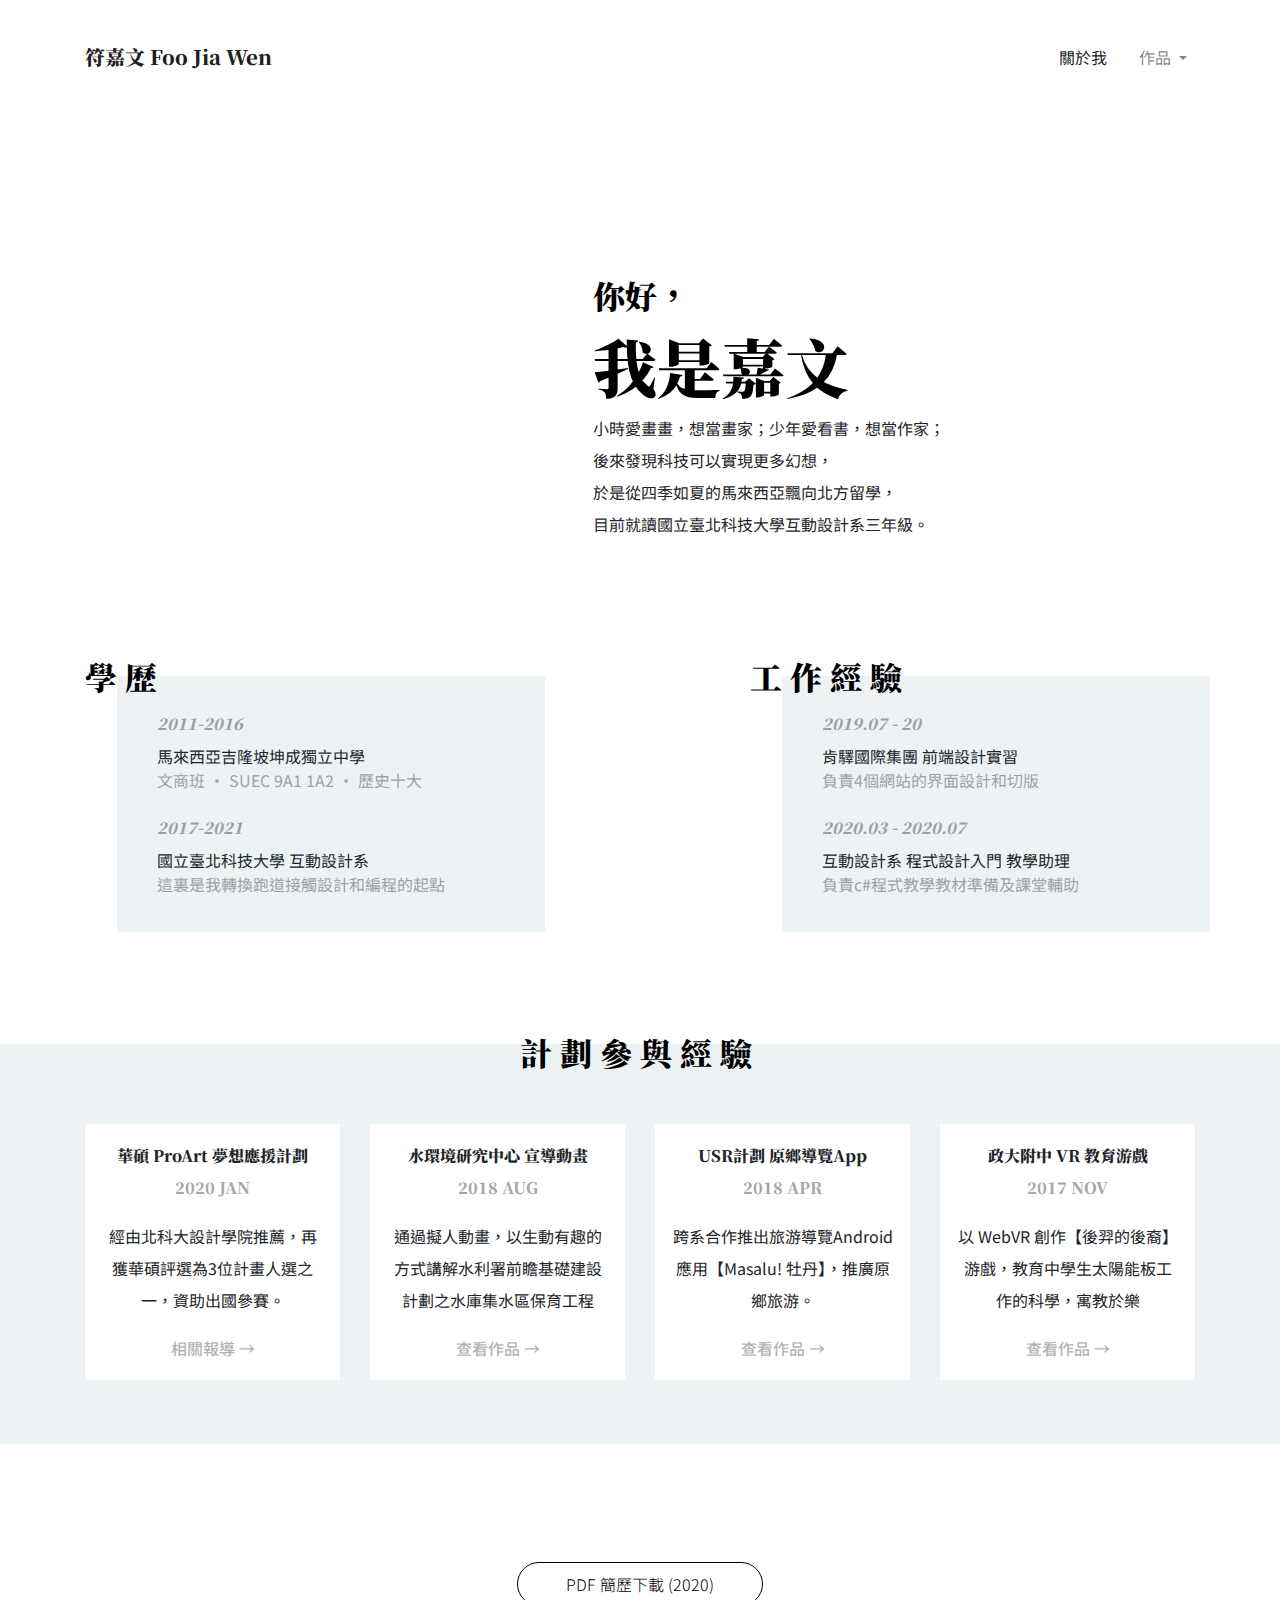
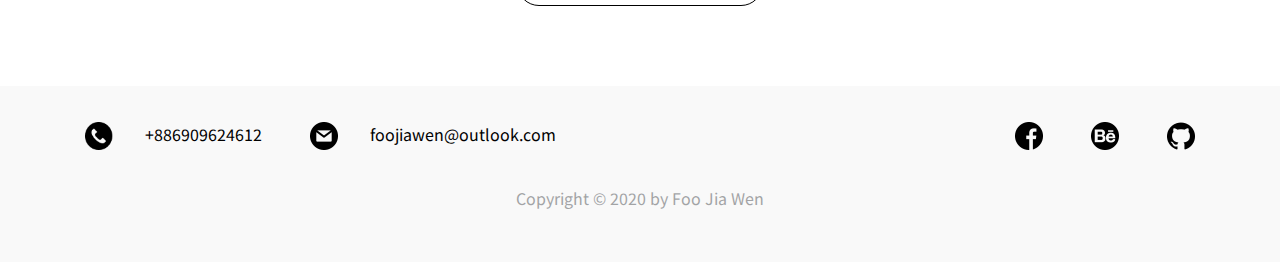
==== commit 120638f0: "update resume file" ====
--- a/html/about.html
+++ b/html/about.html
@@ -4,7 +4,7 @@
 <head>
   <meta charset="UTF-8" />
   <meta name="viewport" content="width=device-width, initial-scale=1, user-scalable=1" />
-  <title>符嘉文 Foo Jia Wen 作品集 - 關於嘉文</title>
+  <title>符嘉文的作品集 - 關於嘉文</title>
 
   <!--Bootstrap-->
   <link rel="stylesheet" href="../bootstrap-4.4.1-dist/css/bootstrap.min.css" />
@@ -193,7 +193,7 @@
   </div>
   <!--./section-03-->
   <div class="section-download d-flex  arrow-bg">
-    <a href="../file/resume.pdf" target="_blank" class="link--button">PDF 簡歷下載 (2019)</a>
+    <a href="../file/Resume-2020.pdf" target="_blank" class="link--button">PDF 簡歷下載 (2020)</a>
   </div>
 
   <footer id="footerbox">
